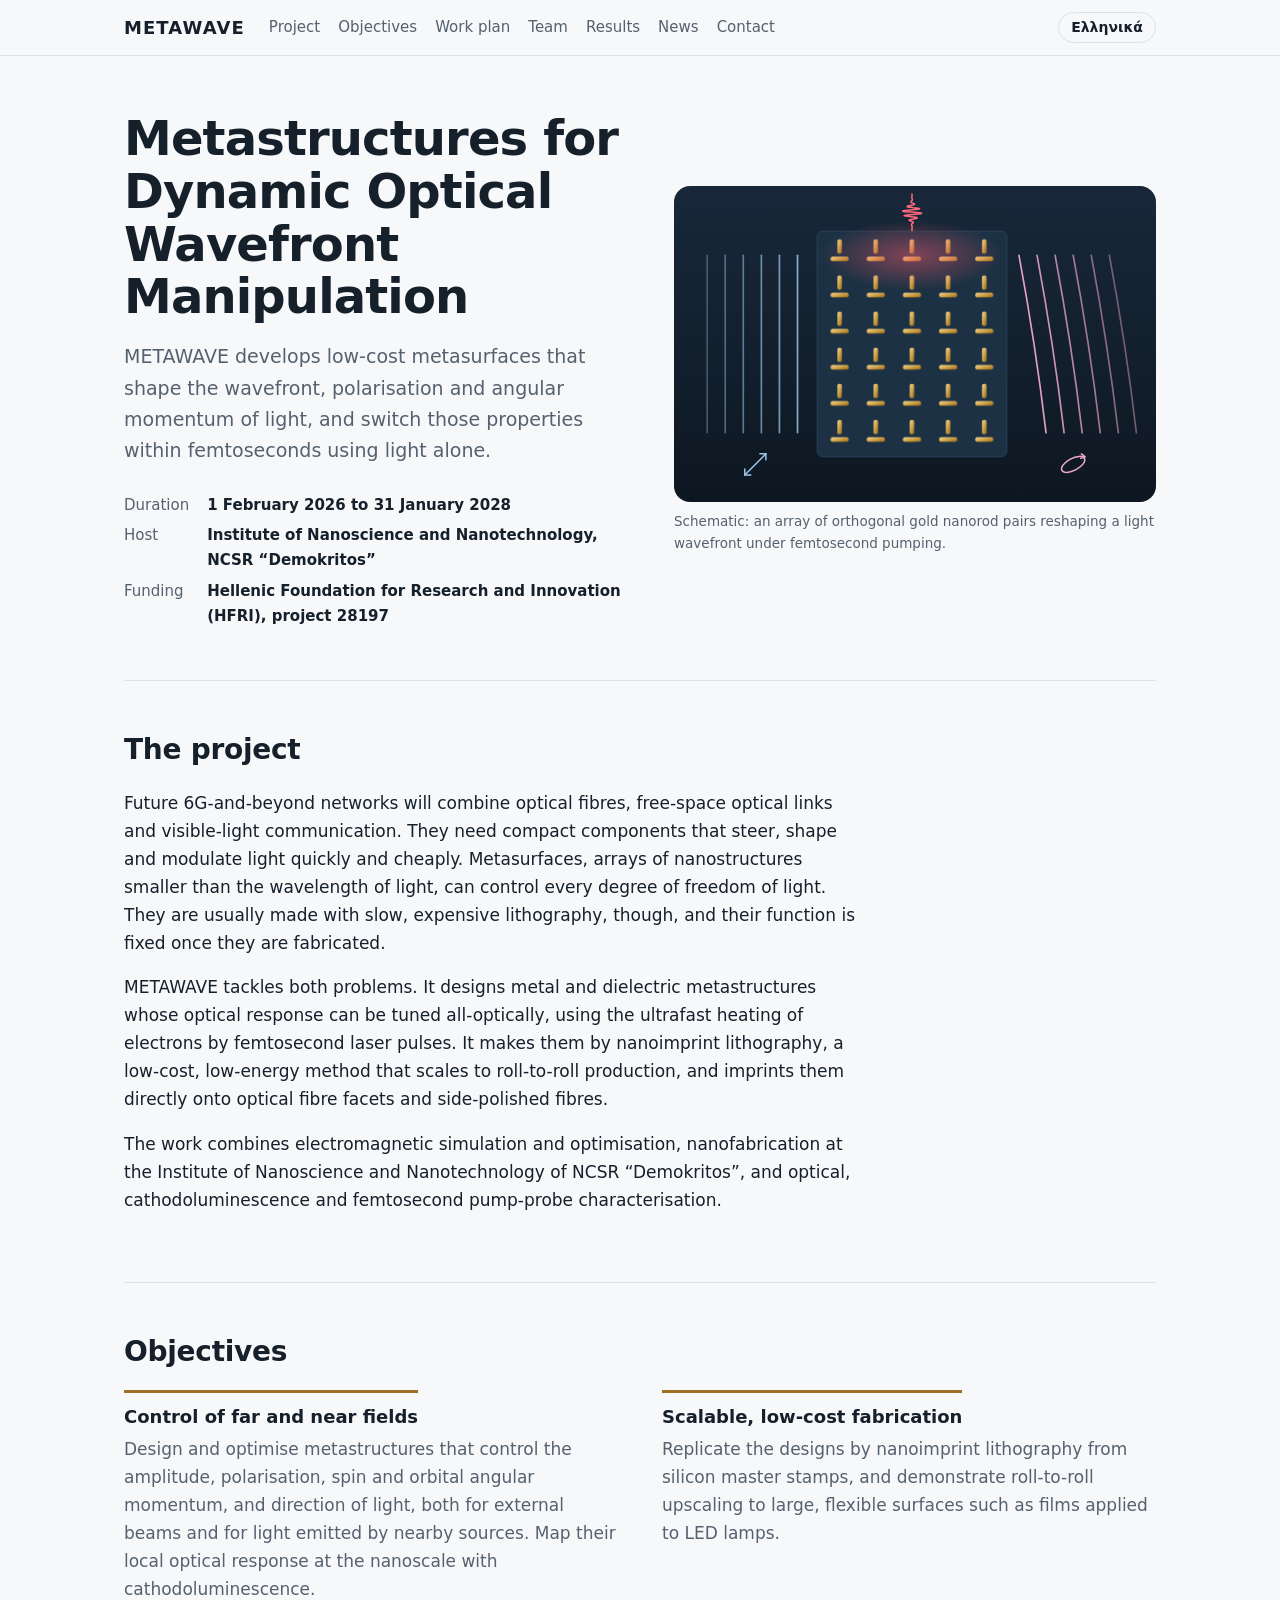
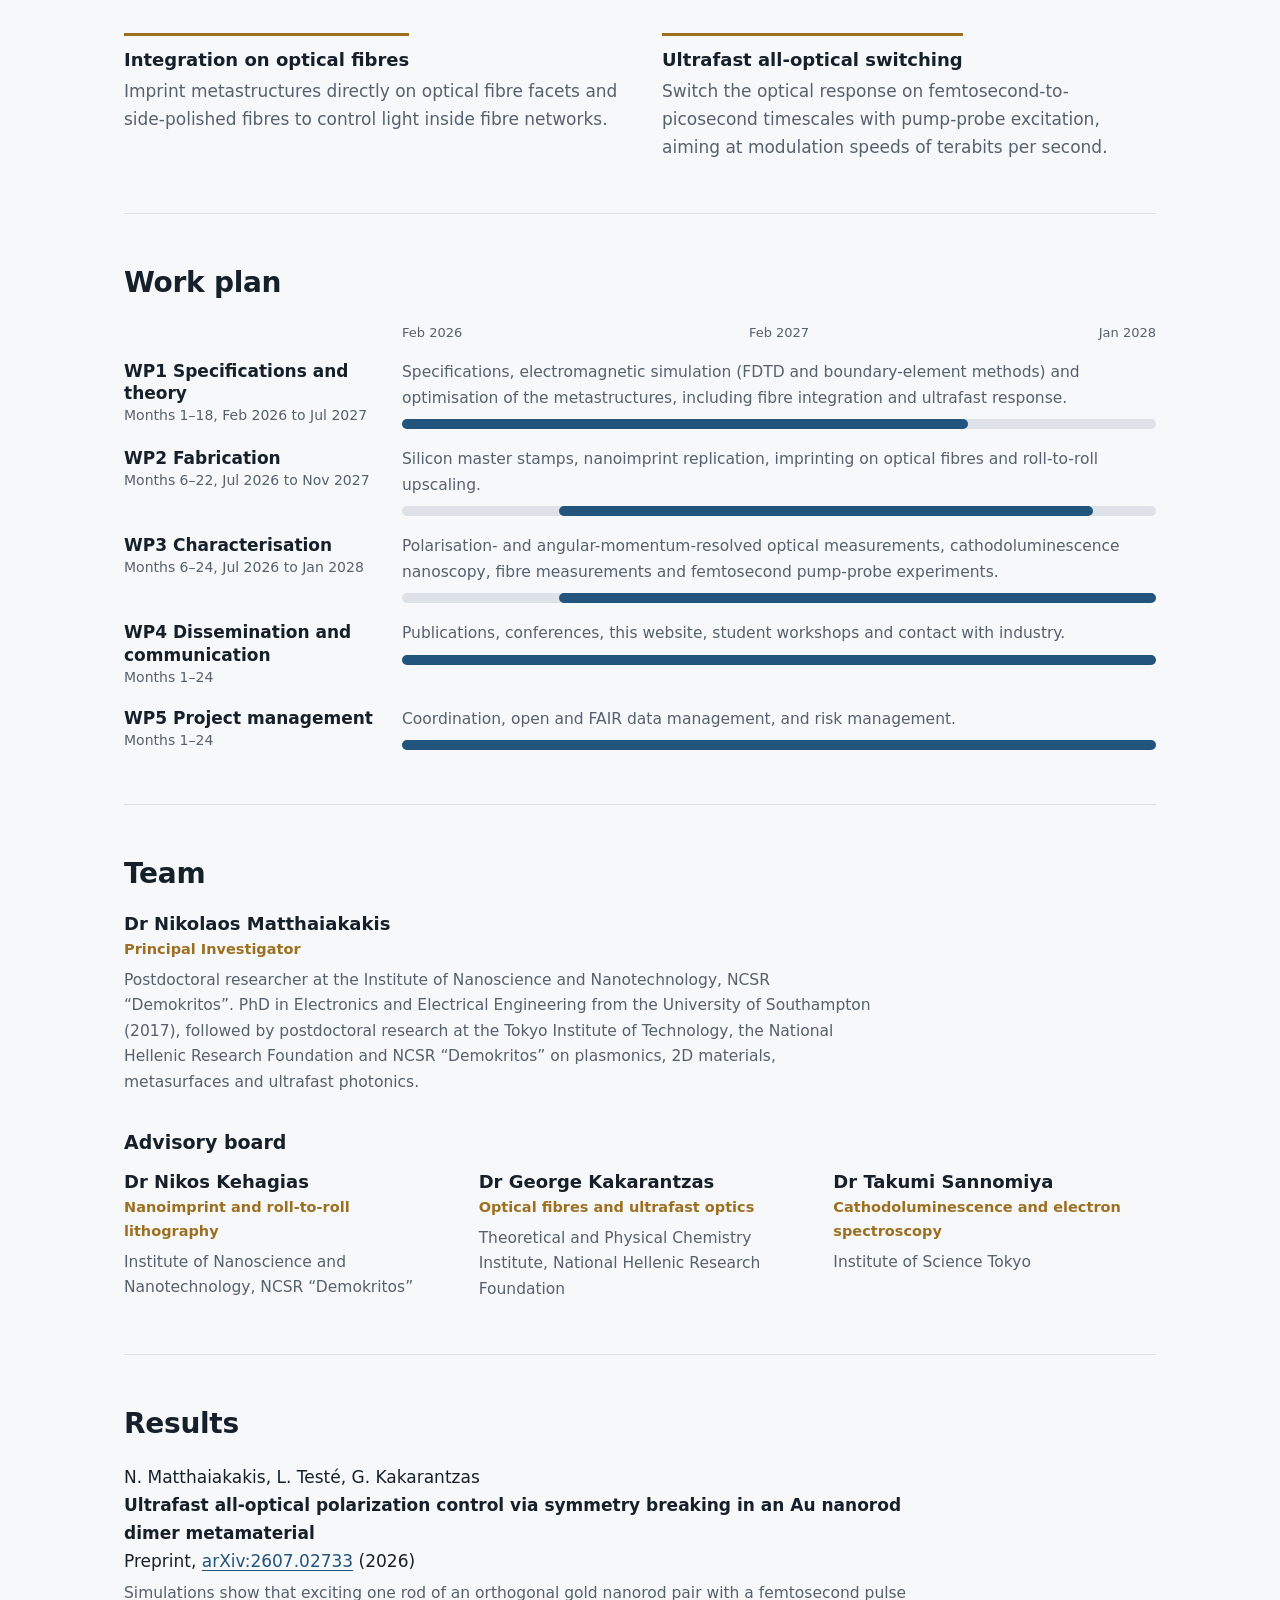
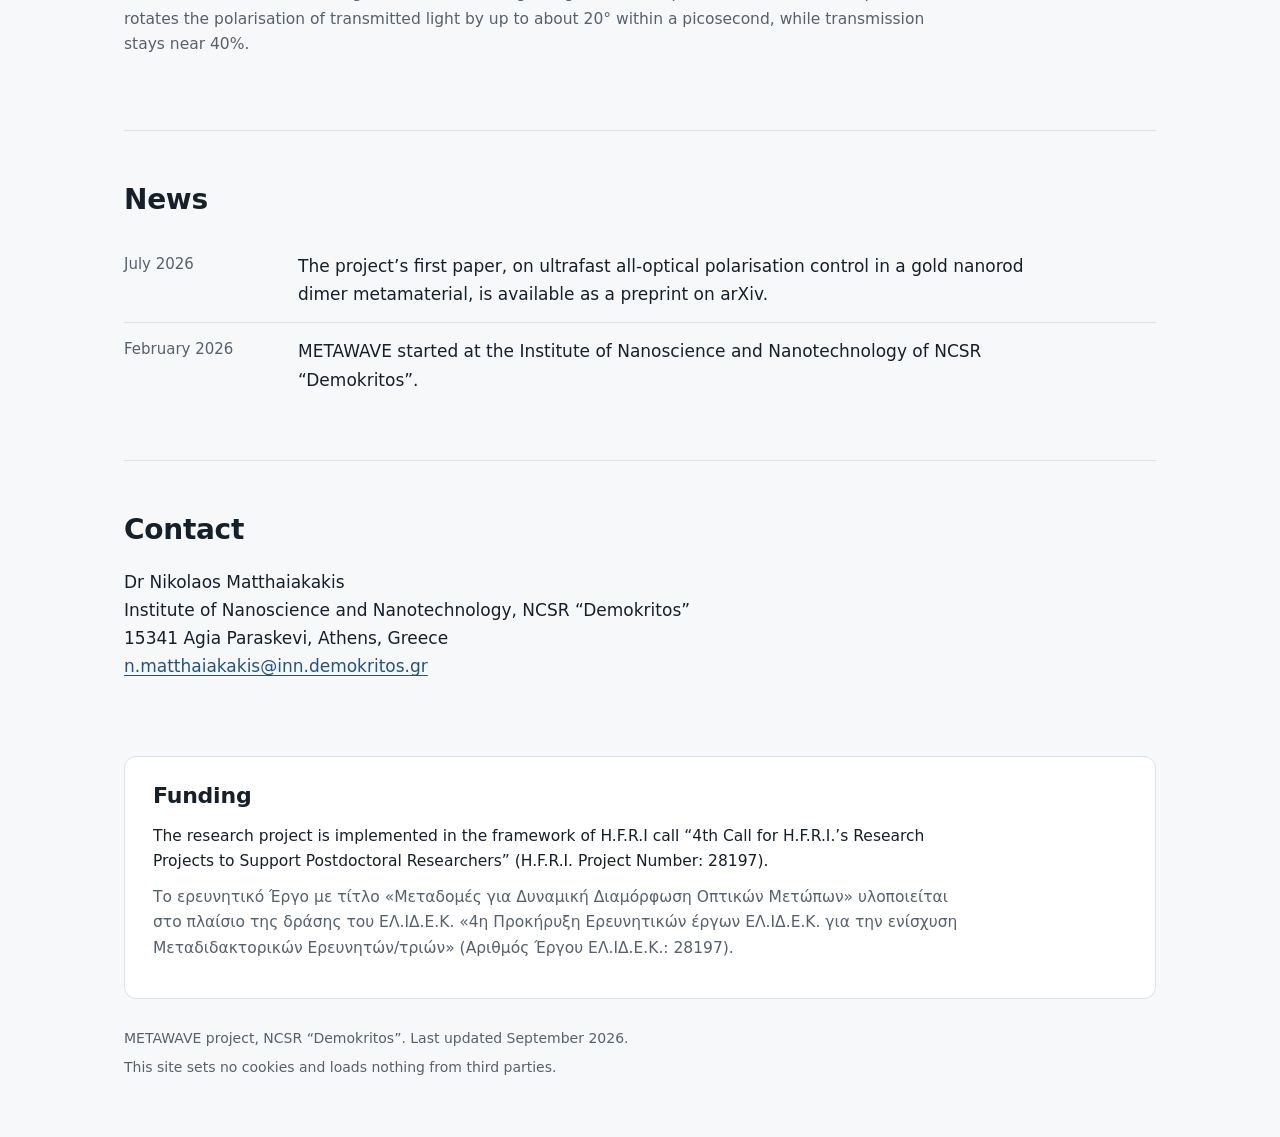
==== index.html @ ffe06236 "First commit" ====
<!doctype html>
<html lang="en">
<head>
<meta charset="utf-8">
<meta name="viewport" content="width=device-width, initial-scale=1">
<title>METAWAVE: Metastructures for Dynamic Optical Wavefront Manipulation</title>
<meta name="description" content="METAWAVE is an HFRI-funded research project (2026–2028) at NCSR “Demokritos” developing low-cost, nanoimprinted metasurfaces for ultrafast, all-optical control of light.">
<meta property="og:title" content="METAWAVE: Metastructures for Dynamic Optical Wavefront Manipulation">
<meta property="og:description" content="Low-cost metasurfaces for ultrafast, all-optical control of light. An HFRI-funded project at NCSR “Demokritos”, 2026–2028.">
<meta property="og:type" content="website">
<link rel="alternate" hreflang="en" href="./">
<link rel="alternate" hreflang="el" href="el/">
<link rel="icon" href="assets/favicon.svg" type="image/svg+xml">
<link rel="stylesheet" href="assets/style.css">
</head>
<body>
<a class="skip" href="#content">Skip to content</a>

<header class="site">
  <div class="bar">
    <a class="brand" href="./">METAWAVE</a>
    <nav aria-label="Sections">
      <ul>
        <li><a href="#project">Project</a></li>
        <li><a href="#objectives">Objectives</a></li>
        <li><a href="#plan">Work plan</a></li>
        <li><a href="#team">Team</a></li>
        <li><a href="#results">Results</a></li>
        <li><a href="#news">News</a></li>
        <li><a href="#contact">Contact</a></li>
      </ul>
    </nav>
    <a class="lang" href="el/" hreflang="el" lang="el">Ελληνικά</a>
  </div>
</header>

<main id="content">
  <div class="hero">
    <div>
      <h1>Metastructures for Dynamic Optical Wavefront Manipulation</h1>
      <p class="lede">METAWAVE develops low-cost metasurfaces that shape the wavefront, polarisation and angular momentum of light, and switch those properties within femtoseconds using light alone.</p>
      <dl class="facts">
        <dt>Duration</dt><dd>1 February 2026 to 31 January 2028</dd>
        <dt>Host</dt><dd>Institute of Nanoscience and Nanotechnology, NCSR “Demokritos”</dd>
        <dt>Funding</dt><dd>Hellenic Foundation for Research and Innovation (HFRI), project 28197</dd>
      </dl>
    </div>
    <figure>
      <img src="assets/metasurface.svg" width="640" height="420" alt="A flat, linearly polarised wavefront enters an array of orthogonal gold nanorod pairs; a femtosecond pump pulse arrives from above, and the light leaves with a tilted wavefront and elliptical polarisation.">
      <figcaption>Schematic: an array of orthogonal gold nanorod pairs reshaping a light wavefront under femtosecond pumping.</figcaption>
    </figure>
  </div>

  <section id="project" class="prose" aria-labelledby="h-project">
    <h2 id="h-project">The project</h2>
    <p>Future 6G-and-beyond networks will combine optical fibres, free-space optical links and visible-light communication. They need compact components that steer, shape and modulate light quickly and cheaply. Metasurfaces, arrays of nanostructures smaller than the wavelength of light, can control every degree of freedom of light. They are usually made with slow, expensive lithography, though, and their function is fixed once they are fabricated.</p>
    <p>METAWAVE tackles both problems. It designs metal and dielectric metastructures whose optical response can be tuned all-optically, using the ultrafast heating of electrons by femtosecond laser pulses. It makes them by nanoimprint lithography, a low-cost, low-energy method that scales to roll-to-roll production, and imprints them directly onto optical fibre facets and side-polished fibres.</p>
    <p>The work combines electromagnetic simulation and optimisation, nanofabrication at the Institute of Nanoscience and Nanotechnology of NCSR “Demokritos”, and optical, cathodoluminescence and femtosecond pump-probe characterisation.</p>
  </section>

  <section id="objectives" aria-labelledby="h-obj">
    <h2 id="h-obj">Objectives</h2>
    <ul class="objectives">
      <li>
        <h3>Control of far and near fields</h3>
        <p>Design and optimise metastructures that control the amplitude, polarisation, spin and orbital angular momentum, and direction of light, both for external beams and for light emitted by nearby sources. Map their local optical response at the nanoscale with cathodoluminescence.</p>
      </li>
      <li>
        <h3>Scalable, low-cost fabrication</h3>
        <p>Replicate the designs by nanoimprint lithography from silicon master stamps, and demonstrate roll-to-roll upscaling to large, flexible surfaces such as films applied to LED lamps.</p>
      </li>
      <li>
        <h3>Integration on optical fibres</h3>
        <p>Imprint metastructures directly on optical fibre facets and side-polished fibres to control light inside fibre networks.</p>
      </li>
      <li>
        <h3>Ultrafast all-optical switching</h3>
        <p>Switch the optical response on femtosecond-to-picosecond timescales with pump-probe excitation, aiming at modulation speeds of terabits per second.</p>
      </li>
    </ul>
  </section>

  <section id="plan" aria-labelledby="h-plan">
    <h2 id="h-plan">Work plan</h2>
    <div class="plan">
      <div class="wp axisrow"><div></div><div class="axis" aria-hidden="true"><span>Feb 2026</span><span class="mid">Feb 2027</span><span class="end">Jan 2028</span></div></div>
      <div class="wp">
        <div><h3>WP1 Specifications and theory</h3><div class="when">Months 1–18, Feb 2026 to Jul 2027</div></div>
        <div><p class="desc">Specifications, electromagnetic simulation (FDTD and boundary-element methods) and optimisation of the metastructures, including fibre integration and ultrafast response.</p><div class="track" style="--s:1;--e:18" aria-hidden="true"><span></span></div></div>
      </div>
      <div class="wp">
        <div><h3>WP2 Fabrication</h3><div class="when">Months 6–22, Jul 2026 to Nov 2027</div></div>
        <div><p class="desc">Silicon master stamps, nanoimprint replication, imprinting on optical fibres and roll-to-roll upscaling.</p><div class="track" style="--s:6;--e:22" aria-hidden="true"><span></span></div></div>
      </div>
      <div class="wp">
        <div><h3>WP3 Characterisation</h3><div class="when">Months 6–24, Jul 2026 to Jan 2028</div></div>
        <div><p class="desc">Polarisation- and angular-momentum-resolved optical measurements, cathodoluminescence nanoscopy, fibre measurements and femtosecond pump-probe experiments.</p><div class="track" style="--s:6;--e:24" aria-hidden="true"><span></span></div></div>
      </div>
      <div class="wp">
        <div><h3>WP4 Dissemination and communication</h3><div class="when">Months 1–24</div></div>
        <div><p class="desc">Publications, conferences, this website, student workshops and contact with industry.</p><div class="track" style="--s:1;--e:24" aria-hidden="true"><span></span></div></div>
      </div>
      <div class="wp">
        <div><h3>WP5 Project management</h3><div class="when">Months 1–24</div></div>
        <div><p class="desc">Coordination, open and FAIR data management, and risk management.</p><div class="track" style="--s:1;--e:24" aria-hidden="true"><span></span></div></div>
      </div>
    </div>
  </section>

  <section id="team" aria-labelledby="h-team">
    <h2 id="h-team">Team</h2>
    <div class="people">
      <div class="person pi">
        <h3>Dr Nikolaos Matthaiakakis</h3>
        <p class="role">Principal Investigator</p>
        <p>Postdoctoral researcher at the Institute of Nanoscience and Nanotechnology, NCSR “Demokritos”. PhD in Electronics and Electrical Engineering from the University of Southampton (2017), followed by postdoctoral research at the Tokyo Institute of Technology, the National Hellenic Research Foundation and NCSR “Demokritos” on plasmonics, 2D materials, metasurfaces and ultrafast photonics.</p>
      </div>
    </div>
    <h3 class="sub">Advisory board</h3>
    <div class="people">
      <div class="person">
        <h3>Dr Nikos Kehagias</h3>
        <p class="role">Nanoimprint and roll-to-roll lithography</p>
        <p>Institute of Nanoscience and Nanotechnology, NCSR “Demokritos”</p>
      </div>
      <div class="person">
        <h3>Dr George Kakarantzas</h3>
        <p class="role">Optical fibres and ultrafast optics</p>
        <p>Theoretical and Physical Chemistry Institute, National Hellenic Research Foundation</p>
      </div>
      <div class="person">
        <h3>Dr Takumi Sannomiya</h3>
        <p class="role">Cathodoluminescence and electron spectroscopy</p>
        <p>Institute of Science Tokyo</p>
      </div>
    </div>
  </section>

  <section id="results" aria-labelledby="h-results">
    <h2 id="h-results">Results</h2>
    <!-- Add new publications at the top of this list. -->
    <ul class="pubs">
      <li>
        <div>N. Matthaiakakis, L. Testé, G. Kakarantzas</div>
        <div class="ptitle">Ultrafast all-optical polarization control via symmetry breaking in an Au nanorod dimer metamaterial</div>
        <div>Preprint, <a href="https://arxiv.org/abs/2607.02733">arXiv:2607.02733</a> (2026)</div>
        <p class="note">Simulations show that exciting one rod of an orthogonal gold nanorod pair with a femtosecond pulse rotates the polarisation of transmitted light by up to about 20° within a picosecond, while transmission stays near 40%.</p>
      </li>
    </ul>
  </section>

  <section id="news" aria-labelledby="h-news">
    <h2 id="h-news">News</h2>
    <!-- Add new items at the top of this list. -->
    <ul class="news">
      <li><time datetime="2026-07">July 2026</time><p>The project’s first paper, on ultrafast all-optical polarisation control in a gold nanorod dimer metamaterial, is available as a preprint on arXiv.</p></li>
      <li><time datetime="2026-02">February 2026</time><p>METAWAVE started at the Institute of Nanoscience and Nanotechnology of NCSR “Demokritos”.</p></li>
    </ul>
  </section>

  <section id="contact" class="prose" aria-labelledby="h-contact">
    <h2 id="h-contact">Contact</h2>
    <p>Dr Nikolaos Matthaiakakis<br>
      Institute of Nanoscience and Nanotechnology, NCSR “Demokritos”<br>
      15341 Agia Paraskevi, Athens, Greece<br>
      <a href="mailto:n.matthaiakakis@inn.demokritos.gr">n.matthaiakakis@inn.demokritos.gr</a></p>
    <!-- Social media (part of deliverable D4.1): replace the URLs and remove the comment markers.
    <p>Follow the project on
      <a href="https://www.linkedin.com/company/REPLACE">LinkedIn</a> and
      <a href="https://bsky.app/profile/REPLACE">Bluesky</a>.</p>
    -->
  </section>

  <section class="funding" aria-labelledby="h-funding">
    <h2 id="h-funding">Funding</h2>
    <div class="logos">
      <img src="assets/logos/hfri.png" alt="Hellenic Foundation for Research and Innovation (HFRI)" onerror="this.remove()">
      <img src="assets/logos/demokritos.png" alt="NCSR “Demokritos”" onerror="this.remove()">
    </div>
    <p class="ack">The research project is implemented in the framework of H.F.R.I call “4th Call for H.F.R.I.’s Research Projects to Support Postdoctoral Researchers” (H.F.R.I. Project Number: 28197).</p>
    <p class="ack" lang="el">Το ερευνητικό Έργο με τίτλο «Μεταδομές για Δυναμική Διαμόρφωση Οπτικών Μετώπων» υλοποιείται στο πλαίσιο της δράσης του ΕΛ.ΙΔ.Ε.Κ. «4η Προκήρυξη Ερευνητικών έργων ΕΛ.ΙΔ.Ε.Κ. για την ενίσχυση Μεταδιδακτορικών Ερευνητών/τριών» (Αριθμός Έργου ΕΛ.ΙΔ.Ε.Κ.: 28197).</p>
  </section>
</main>

<footer>
  <p>METAWAVE project, NCSR “Demokritos”. Last updated September 2026.</p>
  <p>This site sets no cookies and loads nothing from third parties.</p>
</footer>
</body>
</html>
---- assets/style.css ----
/* METAWAVE project site. System fonts only: no third-party requests, no cookies. */
:root {
  --bg: #F7F8FA;
  --surface: #FFFFFF;
  --ink: #15202B;
  --muted: #55616E;
  --line: #DCE2E8;
  --gold: #9C7020;
  --blue: #22547E;
  --maxw: 1080px;
  color-scheme: light dark;
}
@media (prefers-color-scheme: dark) {
  :root {
    --bg: #0F161D;
    --surface: #152029;
    --ink: #E7ECF1;
    --muted: #A2AEBA;
    --line: #26333F;
    --gold: #E2B861;
    --blue: #8FBBE8;
  }
}
*, *::before, *::after { box-sizing: border-box; }
html { scroll-behavior: smooth; scroll-padding-top: 120px; -webkit-text-size-adjust: 100%; }
body {
  margin: 0;
  background: var(--bg);
  color: var(--ink);
  font: 17px/1.65 "Segoe UI", system-ui, -apple-system, "Helvetica Neue", "Noto Sans", Arial, sans-serif;
}
a { color: var(--blue); text-underline-offset: 3px; }
a:hover { text-decoration-thickness: 2px; }
:focus-visible { outline: 3px solid var(--gold); outline-offset: 2px; }
.skip { position: absolute; left: -9999px; }
.skip:focus { left: 12px; top: 12px; z-index: 20; background: var(--surface); padding: 8px 12px; }

/* header */
.site {
  position: sticky; top: 0; z-index: 10;
  background: var(--bg);
  border-bottom: 1px solid var(--line);
}
.bar {
  max-width: var(--maxw); margin: 0 auto; padding: 12px 24px;
  display: flex; flex-wrap: wrap; align-items: center; gap: 8px 24px;
}
.brand { font-weight: 800; letter-spacing: .06em; font-size: 18px; color: var(--ink); text-decoration: none; }
.site nav { order: 3; flex: 1 1 auto; }
.site nav ul { list-style: none; margin: 0; padding: 0; display: flex; gap: 4px 18px; font-size: 15px; }
.site nav a { color: var(--muted); text-decoration: none; white-space: nowrap; }
.site nav a:hover { color: var(--ink); }
.lang {
  order: 2; margin-left: auto;
  font-size: 14px; font-weight: 600; color: var(--ink); text-decoration: none;
  border: 1px solid var(--line); border-radius: 999px; padding: 3px 12px;
}
@media (min-width: 900px) { .site nav { order: 2; } .lang { order: 3; margin-left: 0; } }
@media (max-width: 899px) {
  .site nav { flex-basis: 100%; overflow-x: auto; scrollbar-width: none; }
  .site nav::-webkit-scrollbar { display: none; }
}

/* layout */
main { max-width: var(--maxw); margin: 0 auto; padding: 0 24px; }
section { padding: 52px 0; border-top: 1px solid var(--line); }
h2 { font-size: 28px; line-height: 1.2; letter-spacing: -.01em; margin: 0 0 22px; }
h3 { line-height: 1.3; }
.prose p { max-width: 68ch; margin: 0 0 16px; }

/* hero */
.hero { display: grid; grid-template-columns: 1.05fr 1fr; gap: 44px; align-items: center; padding: 56px 0 52px; }
.hero h1 { font-size: clamp(30px, 4.3vw, 48px); line-height: 1.1; letter-spacing: -.018em; margin: 0 0 18px; font-weight: 700; }
.lede { font-size: 19px; color: var(--muted); max-width: 42ch; margin: 0 0 26px; }
.facts { display: grid; grid-template-columns: auto 1fr; gap: 6px 18px; margin: 0; font-size: 15px; }
.facts dt { color: var(--muted); }
.facts dd { margin: 0; font-weight: 600; }
.hero figure { margin: 0; }
.hero img { display: block; width: 100%; height: auto; border-radius: 16px; }
.hero figcaption { font-size: 13.5px; color: var(--muted); margin-top: 8px; }
@media (max-width: 860px) { .hero { grid-template-columns: 1fr; padding-top: 32px; gap: 28px; } }

/* objectives */
.objectives { list-style: none; margin: 0; padding: 0; display: grid; grid-template-columns: repeat(2, minmax(0, 1fr)); gap: 30px 44px; }
.objectives h3 { font-size: 18px; margin: 0 0 6px; padding-top: 12px; border-top: 3px solid var(--gold); display: inline-block; }
.objectives p { margin: 0; color: var(--muted); max-width: 52ch; }
@media (max-width: 760px) { .objectives { grid-template-columns: 1fr; } }

/* work plan */
.plan { display: grid; gap: 18px; }
.wp { display: grid; grid-template-columns: 250px minmax(0, 1fr); gap: 4px 28px; align-items: start; }
.wp h3 { font-size: 17px; margin: 0; }
.wp .when { font-size: 14px; color: var(--muted); }
.wp .desc { margin: 0; color: var(--muted); font-size: 15.5px; }
.track { position: relative; height: 10px; background: var(--line); border-radius: 5px; margin-top: 8px; }
.track span {
  position: absolute; top: 0; bottom: 0; border-radius: 5px; background: var(--blue);
  left: calc((var(--s) - 1) / 24 * 100%);
  width: calc((var(--e) - var(--s) + 1) / 24 * 100%);
}
.axis { position: relative; height: 20px; font-size: 13px; color: var(--muted); }
.axis span { position: absolute; top: 0; white-space: nowrap; }
.axis .mid { left: 50%; transform: translateX(-50%); }
.axis .end { right: 0; }
@media (max-width: 760px) { .wp { grid-template-columns: 1fr; } .wp.axisrow > div:first-child { display: none; } }

/* team */
.people { display: grid; grid-template-columns: repeat(auto-fit, minmax(240px, 1fr)); gap: 26px 32px; }
.person h3 { font-size: 18px; margin: 0 0 2px; }
.person .role { color: var(--gold); font-weight: 600; font-size: 14.5px; margin: 0 0 6px; }
.person p { margin: 0; color: var(--muted); font-size: 15.5px; }
.person.pi { grid-column: 1 / -1; max-width: 70ch; }
.sub { font-size: 19px; margin: 34px 0 16px; }

/* results and news */
.pubs { list-style: none; margin: 0; padding: 0; }
.pubs li { padding: 0 0 20px; max-width: 75ch; }
.pubs .ptitle { font-weight: 650; }
.pubs .note { color: var(--muted); font-size: 15.5px; margin: 6px 0 0; }
.news { list-style: none; margin: 0; padding: 0; }
.news li { display: grid; grid-template-columns: 150px minmax(0, 1fr); gap: 2px 24px; padding: 14px 0; border-top: 1px solid var(--line); }
.news li:first-child { border-top: 0; }
.news time { color: var(--muted); font-size: 15px; }
.news p { margin: 0; max-width: 68ch; }
@media (max-width: 640px) { .news li { grid-template-columns: 1fr; } }

/* funding */
.funding { background: var(--surface); border: 1px solid var(--line); border-radius: 12px; padding: 26px 28px; margin: 8px 0 0; }
.funding h2 { font-size: 22px; margin-bottom: 14px; }
.logos { display: flex; flex-wrap: wrap; align-items: center; gap: 20px 40px; background: #FFFFFF; border-radius: 8px; padding: 14px 18px; margin: 0 0 18px; width: fit-content; }
.logos img { display: block; height: 60px; width: auto; }
.logos:not(:has(img)) { display: none; }
.ack { font-size: 15.5px; max-width: 82ch; margin: 0 0 10px; }
.ack + .ack { color: var(--muted); }

footer { max-width: var(--maxw); margin: 0 auto; padding: 28px 24px 52px; color: var(--muted); font-size: 14px; }
footer p { margin: 0 0 6px; }

@media (prefers-reduced-motion: reduce) { html { scroll-behavior: auto; } }
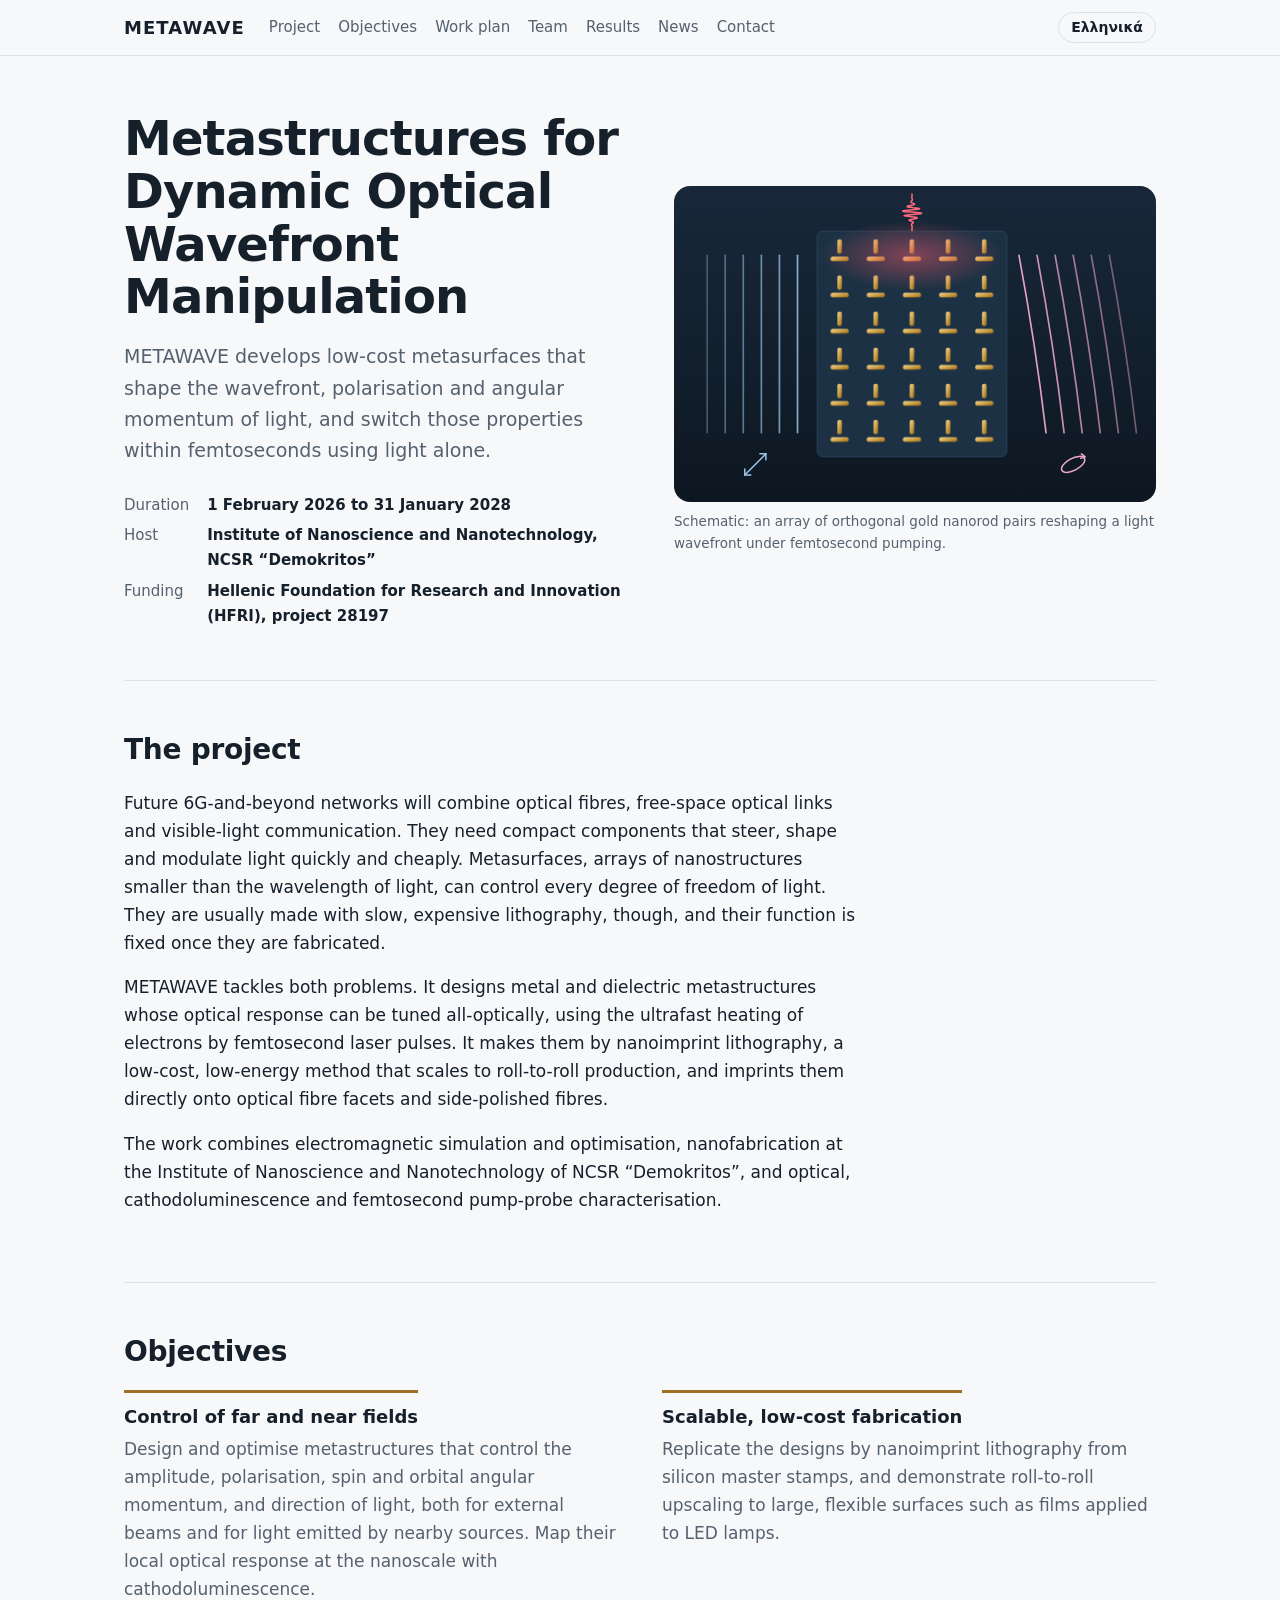
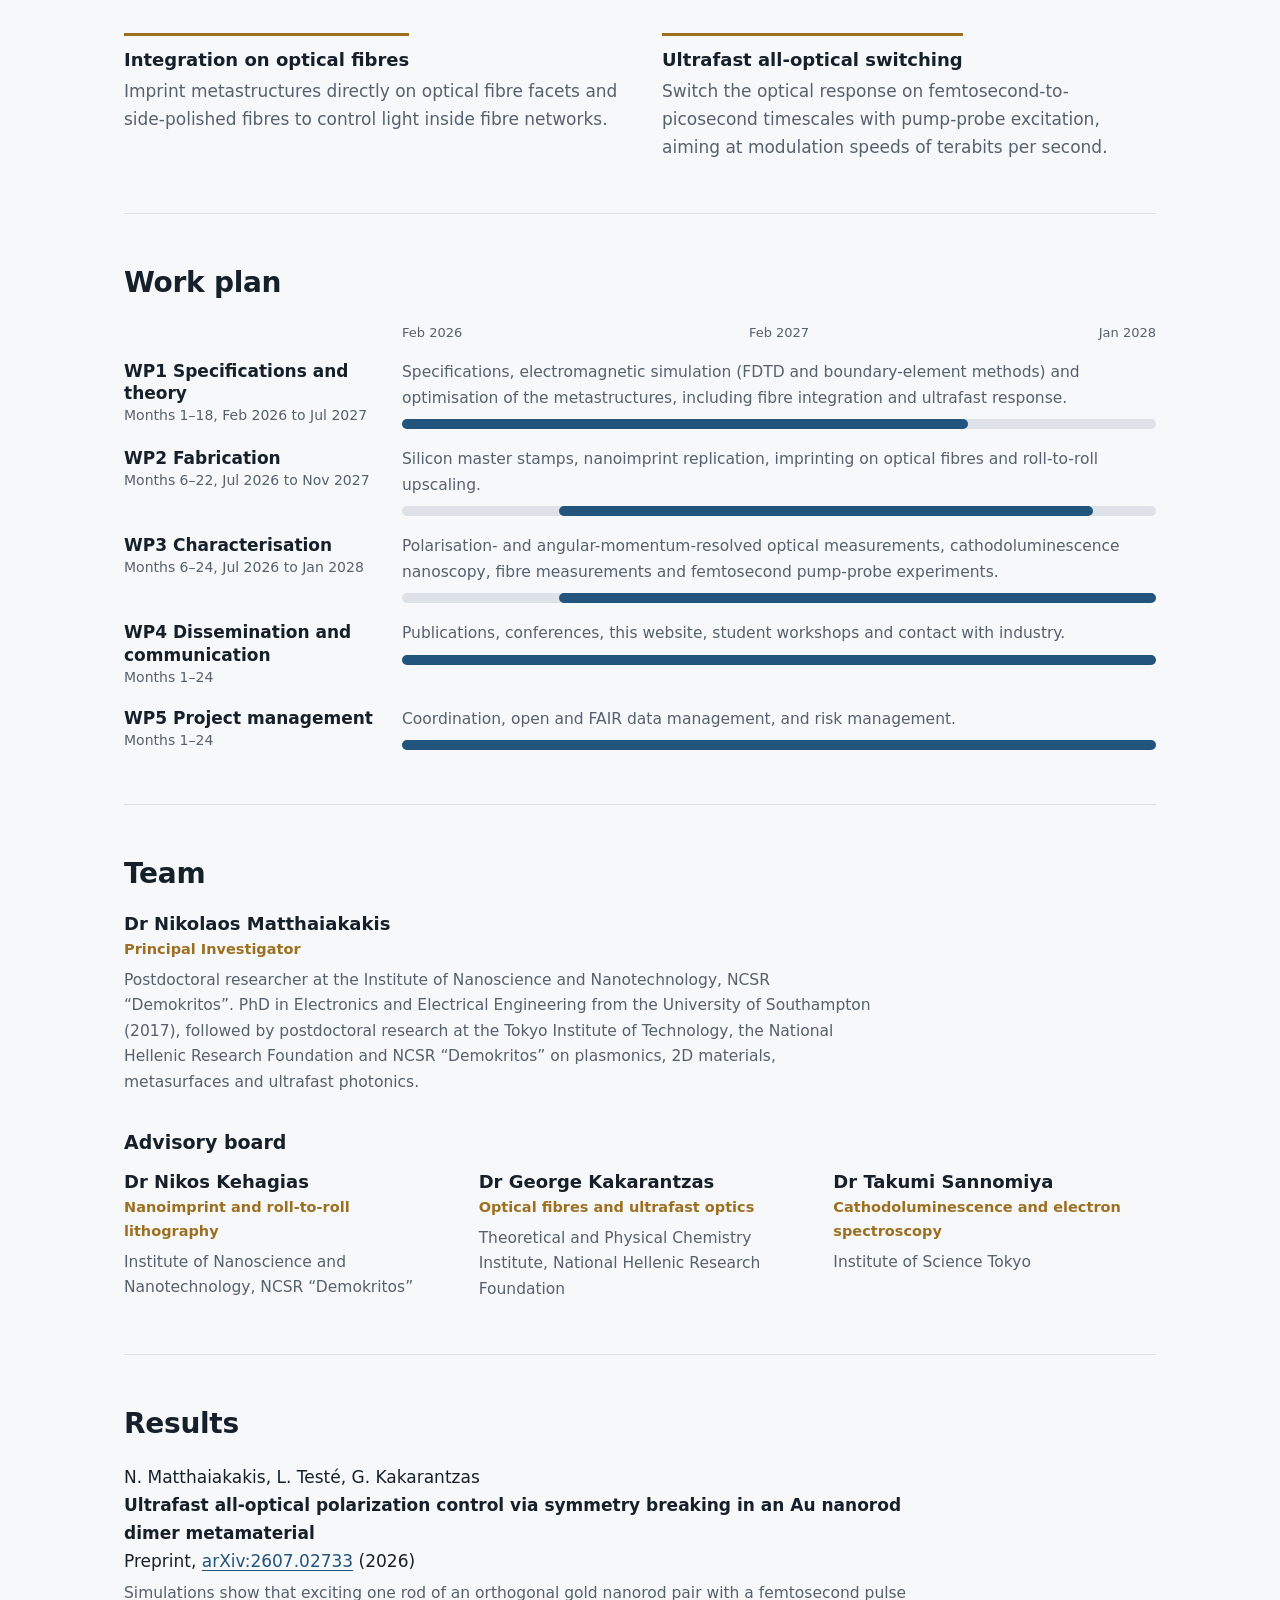
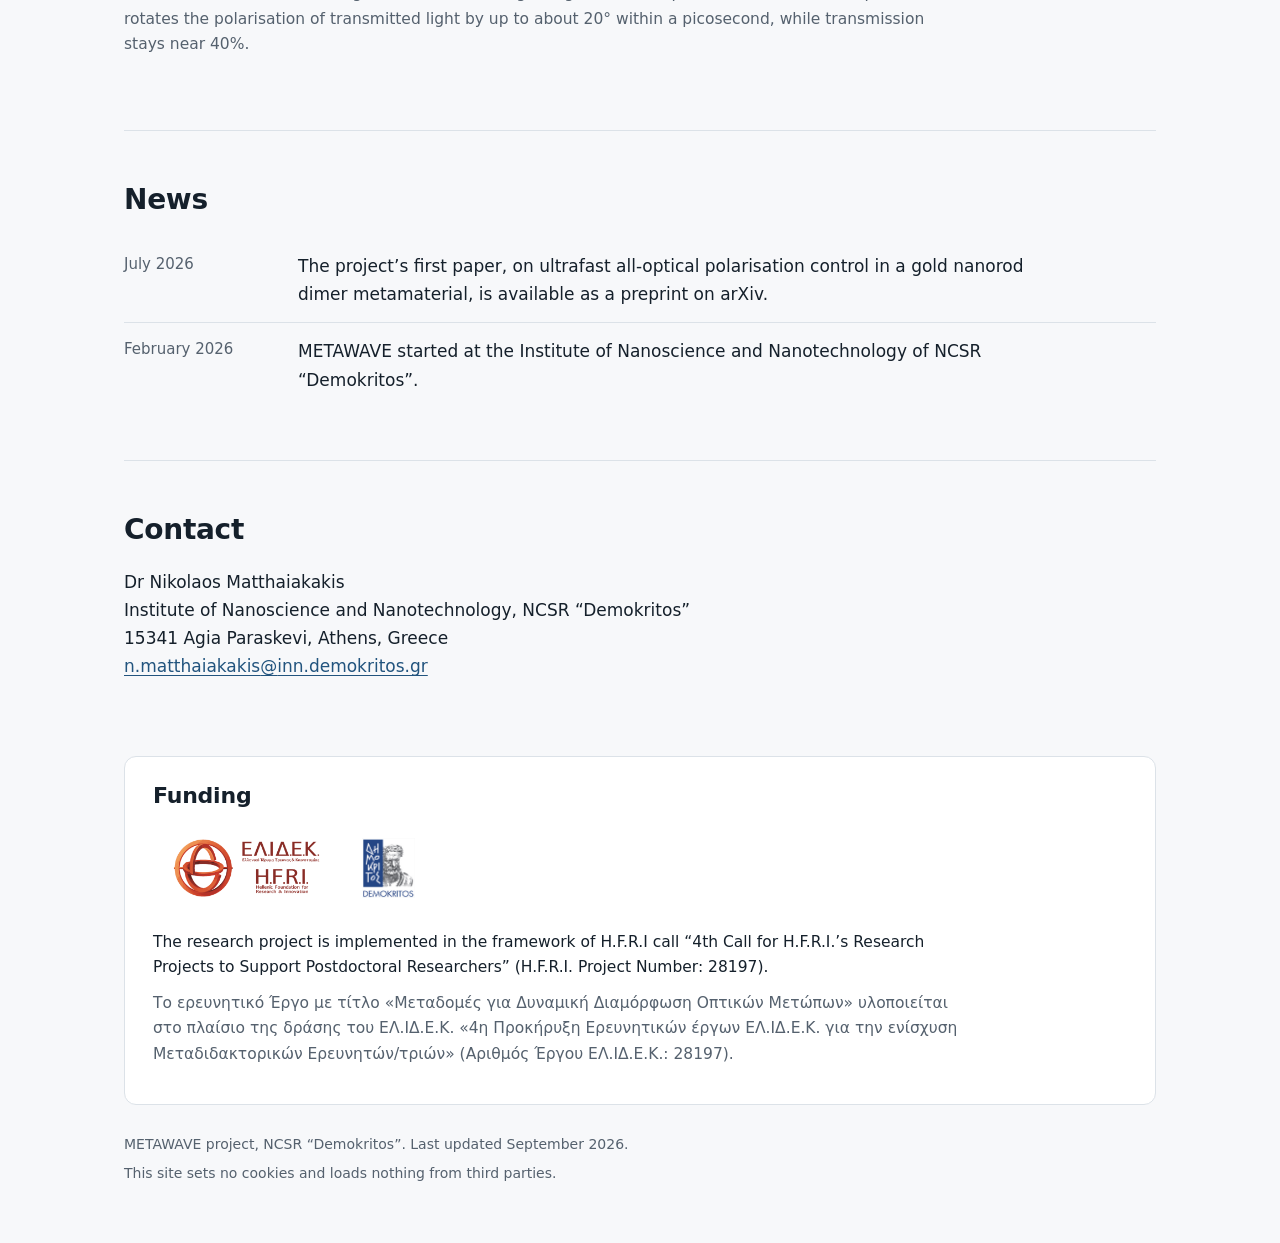
==== commit 339b3aa5: "Fix image source for HFRI logo in index.html" ====
--- a/index.html
+++ b/index.html
@@ -158,24 +158,24 @@
     </ul>
   </section>
 
-  <section id="contact" class="prose" aria-labelledby="h-contact">
-    <h2 id="h-contact">Contact</h2>
-    <p>Dr Nikolaos Matthaiakakis<br>
-      Institute of Nanoscience and Nanotechnology, NCSR “Demokritos”<br>
-      15341 Agia Paraskevi, Athens, Greece<br>
-      <a href="mailto:n.matthaiakakis@inn.demokritos.gr">n.matthaiakakis@inn.demokritos.gr</a></p>
-    <!-- Social media (part of deliverable D4.1): replace the URLs and remove the comment markers.
-    <p>Follow the project on
-      <a href="https://www.linkedin.com/company/REPLACE">LinkedIn</a> and
-      <a href="https://bsky.app/profile/REPLACE">Bluesky</a>.</p>
-    -->
-  </section>
+<section id="contact" class="prose" aria-labelledby="h-contact">
+  <h2 id="h-contact">Contact</h2>
+  <p>Dr Nikolaos Matthaiakakis<br>
+    Institute of Nanoscience and Nanotechnology, NCSR “Demokritos”<br>
+    15341 Agia Paraskevi, Athens, Greece<br>
+    <a href="&#109;&#97;&#105;&#108;&#116;&#111;&#58;&#110;&#46;&#109;&#97;&#116;&#116;&#104;&#97;&#105;&#97;&#107;&#97;&#107;&#105;&#115;&#64;&#105;&#110;&#110;&#46;&#100;&#101;&#109;&#111;&#107;&#114;&#105;&#116;&#111;&#115;&#46;&#103;&#114;">n&#46;matthaiakakis<!-- -->&#64;<!-- -->inn&#46;demokritos&#46;gr</a></p>
+  <!-- Social media (part of deliverable D4.1): replace the URLs and remove the comment markers.
+  <p>Follow the project on
+    <a href="https://www.linkedin.com/company/REPLACE">LinkedIn</a> and
+    <a href="https://bsky.app/profile/REPLACE">Bluesky</a>.</p>
+  -->
+</section>
 
   <section class="funding" aria-labelledby="h-funding">
     <h2 id="h-funding">Funding</h2>
     <div class="logos">
-      <img src="assets/logos/hfri.png" alt="Hellenic Foundation for Research and Innovation (HFRI)" onerror="this.remove()">
-      <img src="assets/logos/demokritos.png" alt="NCSR “Demokritos”" onerror="this.remove()">
+      <img src="assets/logos/hfri.gif" alt="Hellenic Foundation for Research and Innovation (HFRI)">
+      <img src="assets/logos/demokritos.jpg" alt="NCSR “Demokritos”" onerror="this.remove()">
     </div>
     <p class="ack">The research project is implemented in the framework of H.F.R.I call “4th Call for H.F.R.I.’s Research Projects to Support Postdoctoral Researchers” (H.F.R.I. Project Number: 28197).</p>
     <p class="ack" lang="el">Το ερευνητικό Έργο με τίτλο «Μεταδομές για Δυναμική Διαμόρφωση Οπτικών Μετώπων» υλοποιείται στο πλαίσιο της δράσης του ΕΛ.ΙΔ.Ε.Κ. «4η Προκήρυξη Ερευνητικών έργων ΕΛ.ΙΔ.Ε.Κ. για την ενίσχυση Μεταδιδακτορικών Ερευνητών/τριών» (Αριθμός Έργου ΕΛ.ΙΔ.Ε.Κ.: 28197).</p>
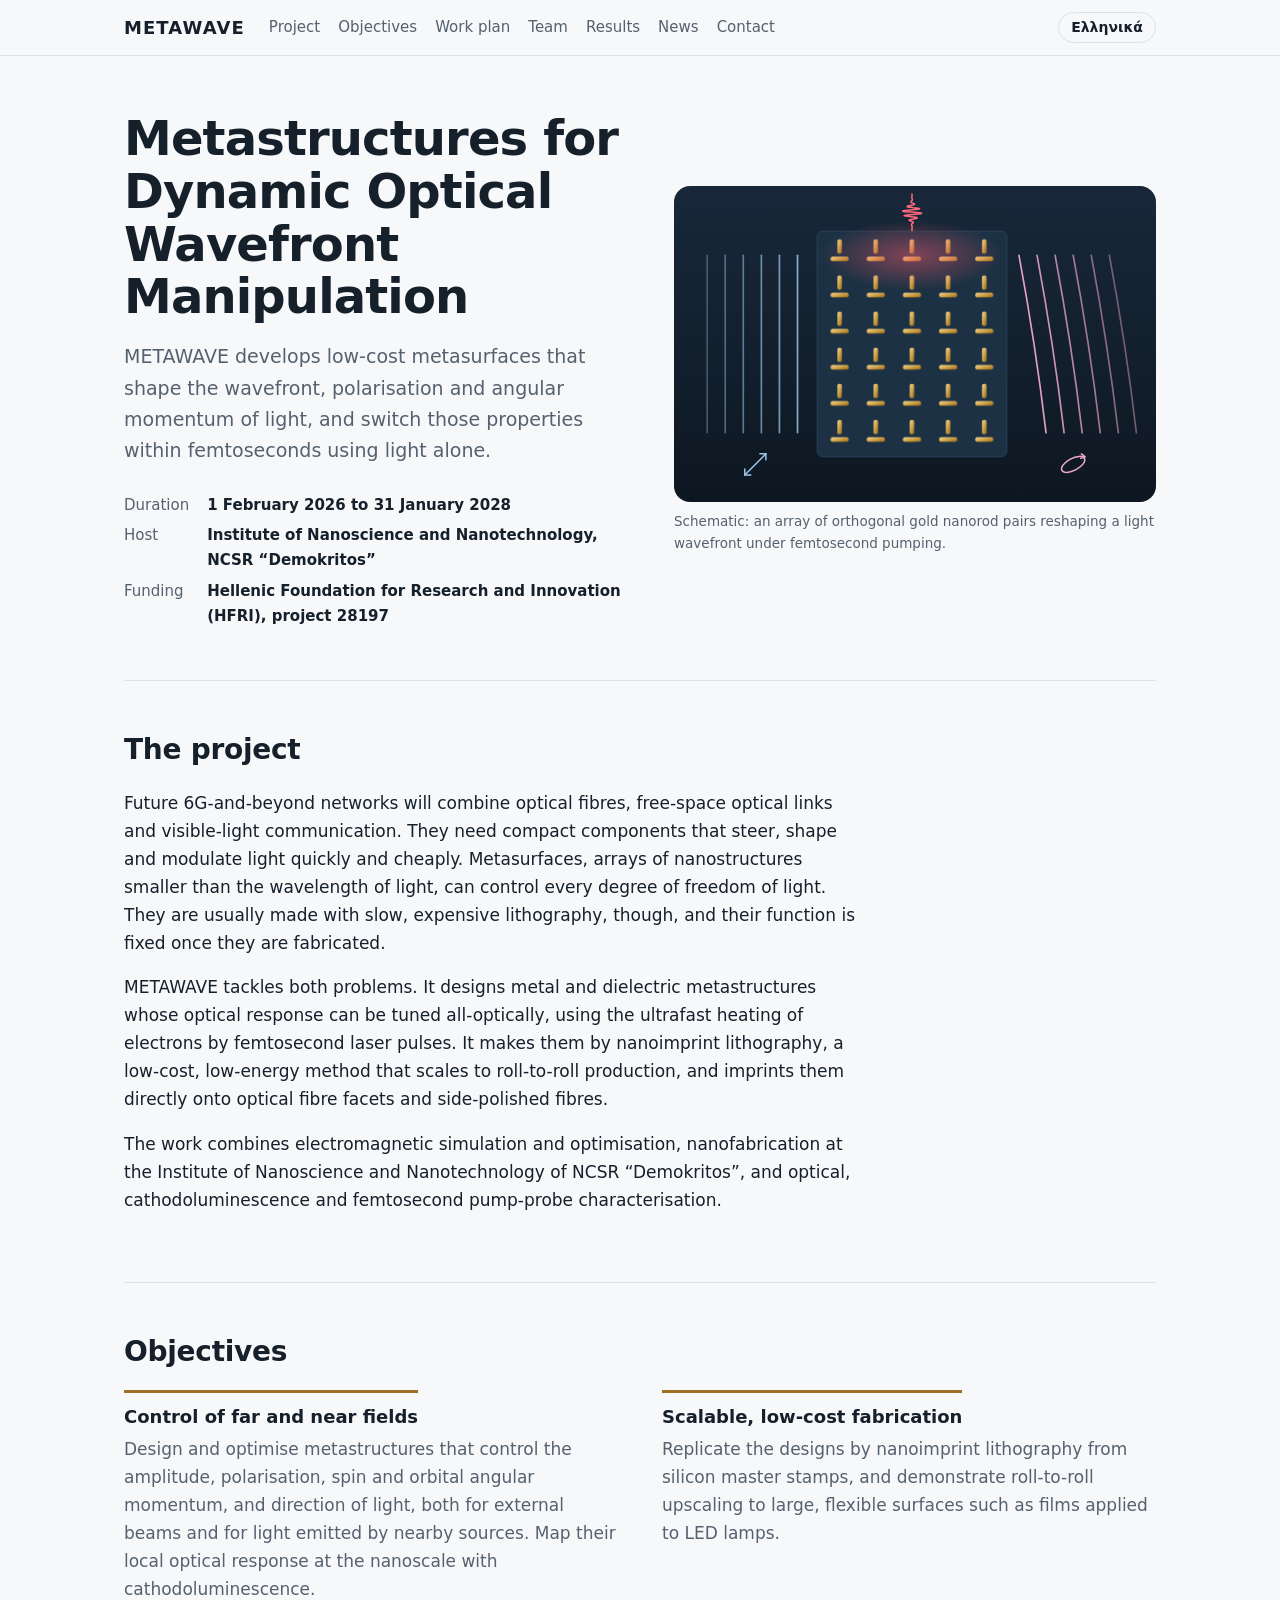
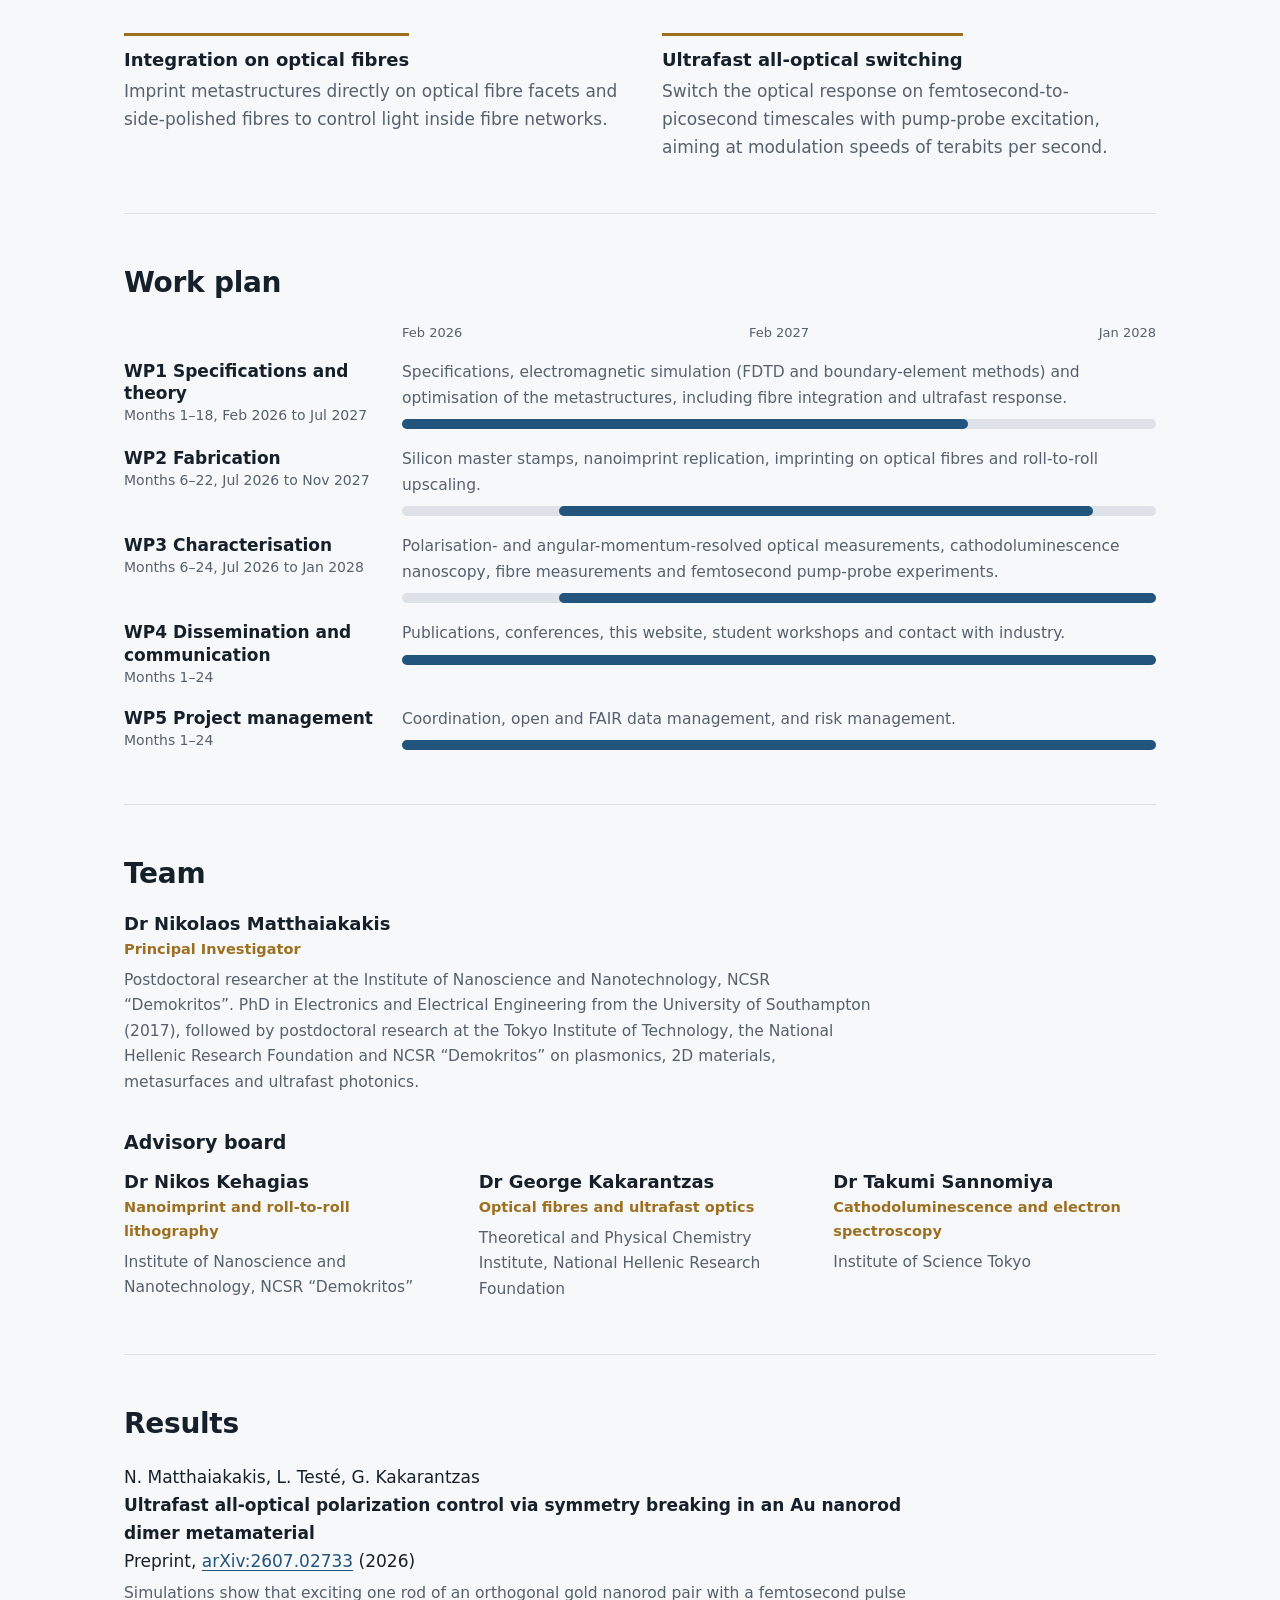
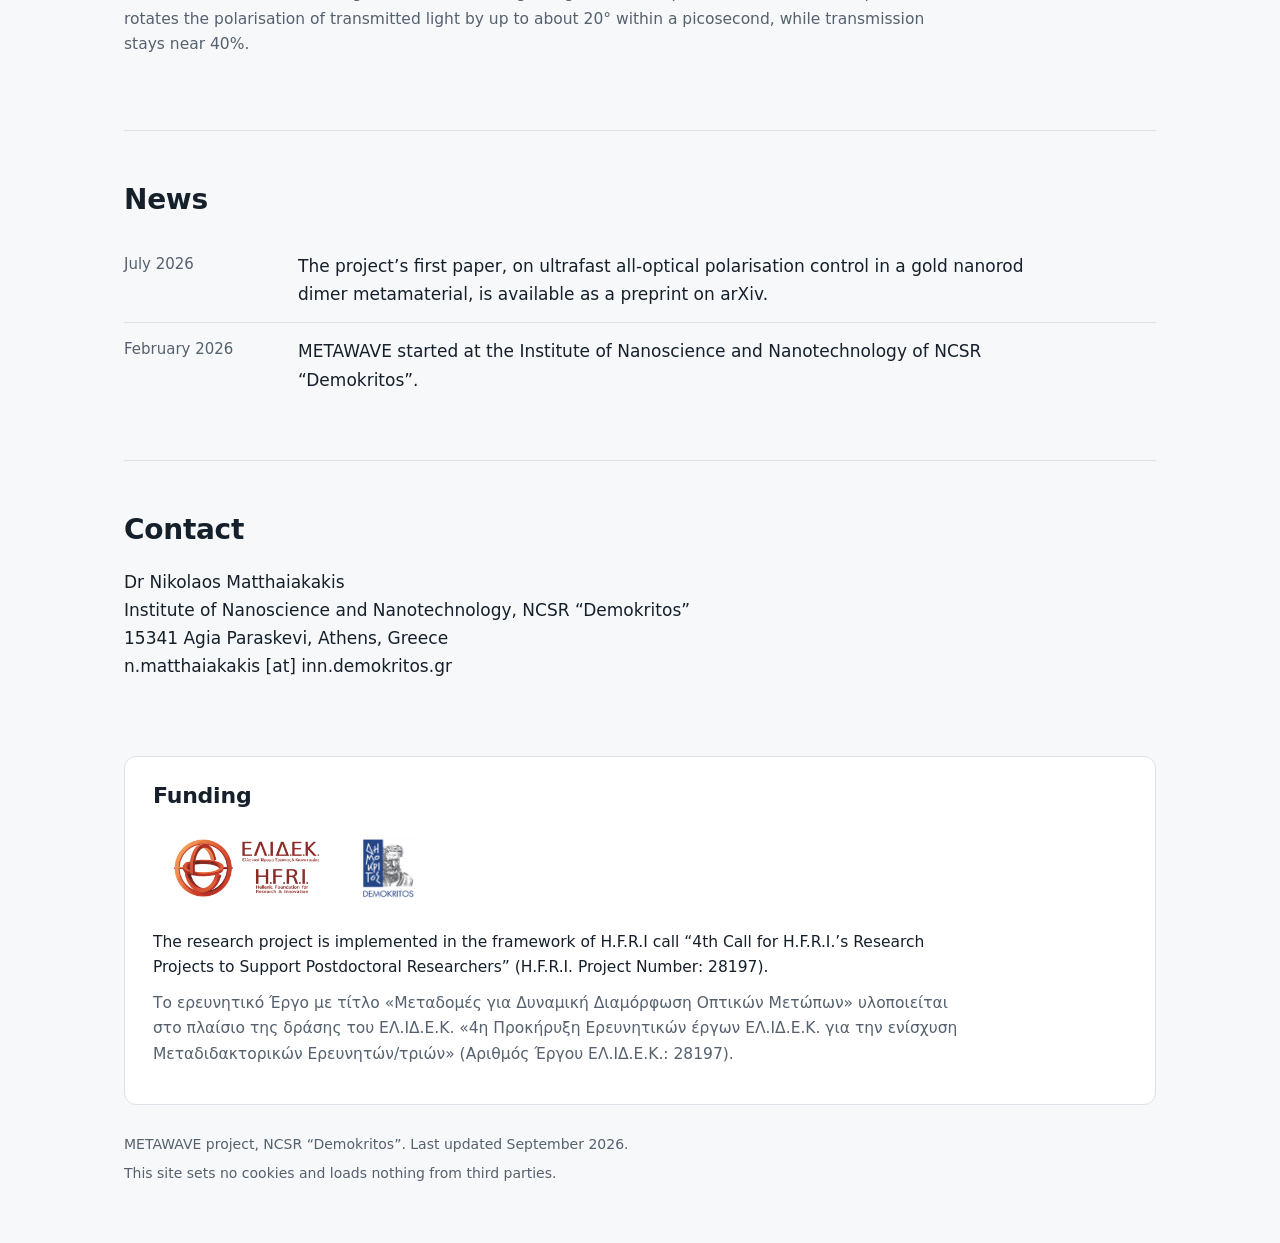
==== commit 2791d350: "Update contact email format in index.html" ====
--- a/index.html
+++ b/index.html
@@ -163,7 +163,7 @@
   <p>Dr Nikolaos Matthaiakakis<br>
     Institute of Nanoscience and Nanotechnology, NCSR “Demokritos”<br>
     15341 Agia Paraskevi, Athens, Greece<br>
-    <a href="&#109;&#97;&#105;&#108;&#116;&#111;&#58;&#110;&#46;&#109;&#97;&#116;&#116;&#104;&#97;&#105;&#97;&#107;&#97;&#107;&#105;&#115;&#64;&#105;&#110;&#110;&#46;&#100;&#101;&#109;&#111;&#107;&#114;&#105;&#116;&#111;&#115;&#46;&#103;&#114;">n&#46;matthaiakakis<!-- -->&#64;<!-- -->inn&#46;demokritos&#46;gr</a></p>
+    n.matthaiakakis [at] inn.demokritos.gr</p>
   <!-- Social media (part of deliverable D4.1): replace the URLs and remove the comment markers.
   <p>Follow the project on
     <a href="https://www.linkedin.com/company/REPLACE">LinkedIn</a> and
